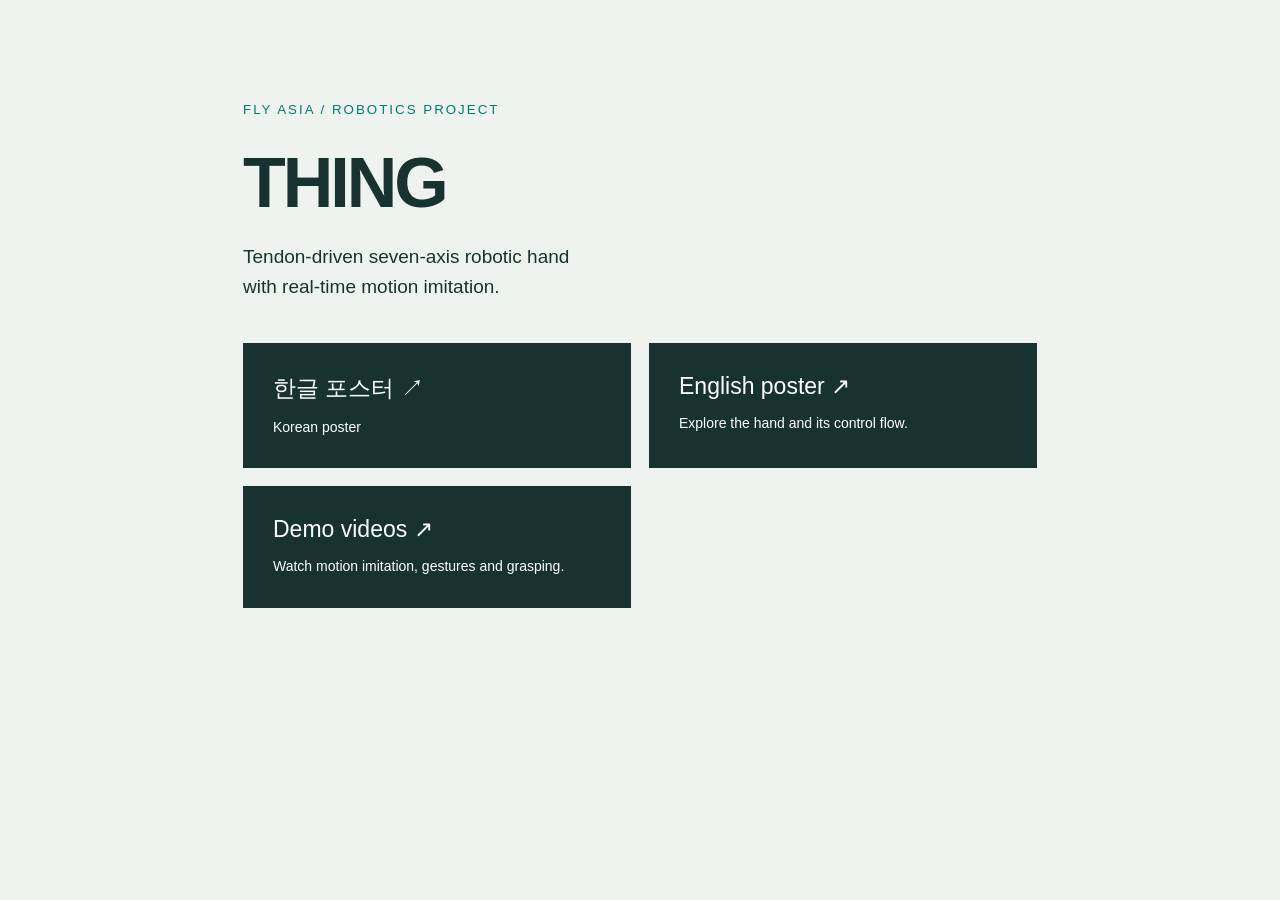
==== index.html @ 9b4b8c4b "Remove source repository links from exhibition pages" ====
<!doctype html><html lang="en"><head><meta charset="utf-8"><meta name="viewport" content="width=device-width,initial-scale=1"><title>THING — FLY ASIA</title><style>*{box-sizing:border-box}body{margin:0;background:#eff3f0;color:#18332f;font-family:Arial,sans-serif}main{max-width:850px;margin:8vh auto;padding:28px}h1{font-size:70px;margin:25px 0 15px;letter-spacing:-3px}p{font-size:19px;line-height:1.6}.links{display:grid;grid-template-columns:1fr 1fr;gap:18px;margin-top:40px}a{display:block;padding:30px;background:#18332f;color:white;text-decoration:none;font-size:23px}a span{display:block;font-size:14px;margin-top:12px;line-height:1.6}small{letter-spacing:2px;color:#007c70}@media(max-width:560px){.links{grid-template-columns:1fr}h1{font-size:56px}}a:focus-visible{outline:3px solid #00a38d;outline-offset:4px}</style></head><body><main><small>FLY ASIA / ROBOTICS PROJECT</small><h1>THING</h1><p>Tendon-driven seven-axis robotic hand<br>with real-time motion imitation.</p><div class="links"><a href="ko/" lang="ko">한글 포스터 ↗<span>Korean poster</span></a><a href="en/">English poster ↗<span>Explore the hand and its control flow.</span></a><a href="demos/">Demo videos ↗<span>Watch motion imitation, gestures and grasping.</span></a></div></main></body></html>
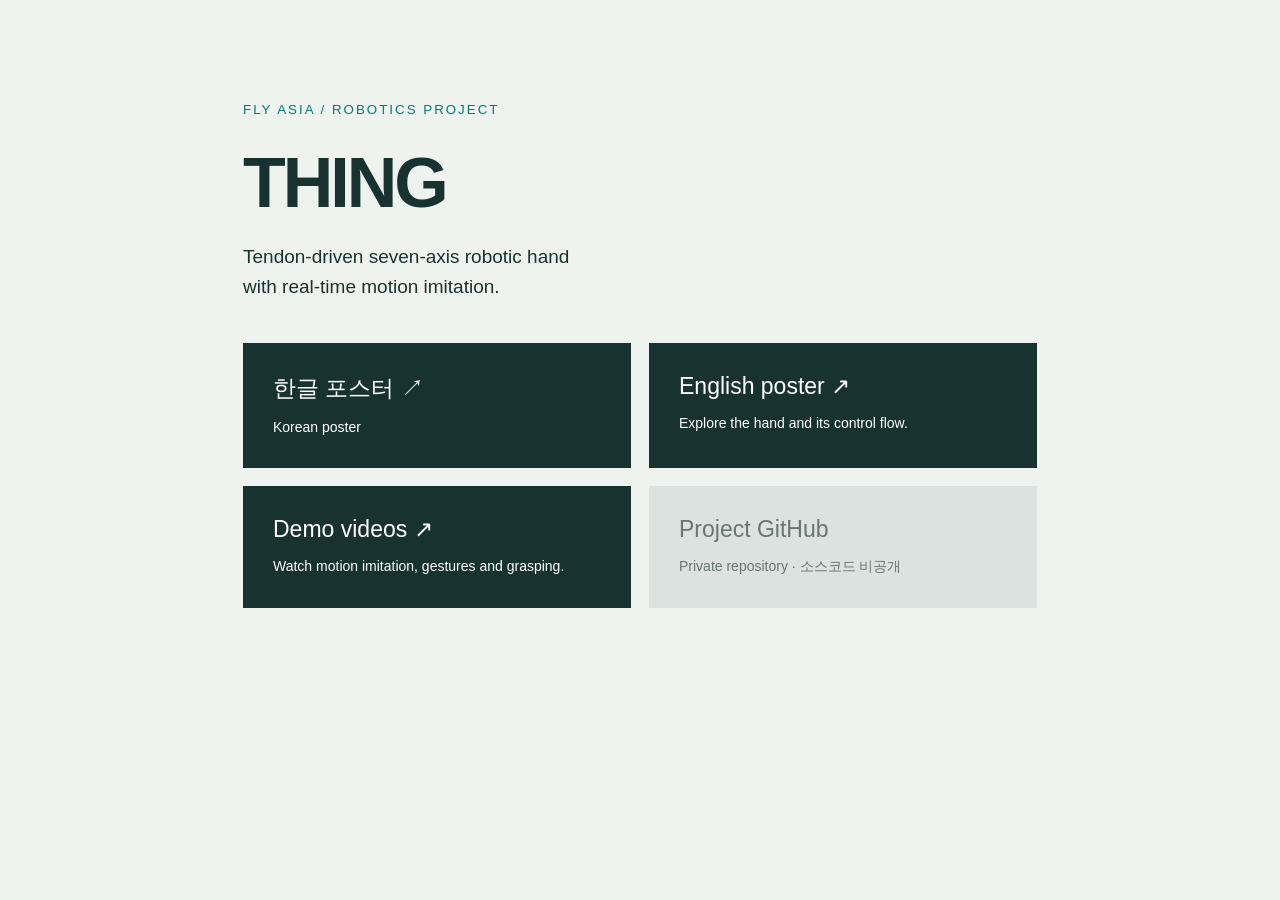
==== commit 23f1f5f7: "Show private repository as disabled gray item" ====
--- a/index.html
+++ b/index.html
@@ -1 +1 @@
-<!doctype html><html lang="en"><head><meta charset="utf-8"><meta name="viewport" content="width=device-width,initial-scale=1"><title>THING — FLY ASIA</title><style>*{box-sizing:border-box}body{margin:0;background:#eff3f0;color:#18332f;font-family:Arial,sans-serif}main{max-width:850px;margin:8vh auto;padding:28px}h1{font-size:70px;margin:25px 0 15px;letter-spacing:-3px}p{font-size:19px;line-height:1.6}.links{display:grid;grid-template-columns:1fr 1fr;gap:18px;margin-top:40px}a{display:block;padding:30px;background:#18332f;color:white;text-decoration:none;font-size:23px}a span{display:block;font-size:14px;margin-top:12px;line-height:1.6}small{letter-spacing:2px;color:#007c70}@media(max-width:560px){.links{grid-template-columns:1fr}h1{font-size:56px}}a:focus-visible{outline:3px solid #00a38d;outline-offset:4px}</style></head><body><main><small>FLY ASIA / ROBOTICS PROJECT</small><h1>THING</h1><p>Tendon-driven seven-axis robotic hand<br>with real-time motion imitation.</p><div class="links"><a href="ko/" lang="ko">한글 포스터 ↗<span>Korean poster</span></a><a href="en/">English poster ↗<span>Explore the hand and its control flow.</span></a><a href="demos/">Demo videos ↗<span>Watch motion imitation, gestures and grasping.</span></a></div></main></body></html>+<!doctype html><html lang="en"><head><meta charset="utf-8"><meta name="viewport" content="width=device-width,initial-scale=1"><title>THING — FLY ASIA</title><style>*{box-sizing:border-box}body{margin:0;background:#eff3f0;color:#18332f;font-family:Arial,sans-serif}main{max-width:850px;margin:8vh auto;padding:28px}h1{font-size:70px;margin:25px 0 15px;letter-spacing:-3px}p{font-size:19px;line-height:1.6}.links{display:grid;grid-template-columns:1fr 1fr;gap:18px;margin-top:40px}a{display:block;padding:30px;background:#18332f;color:white;text-decoration:none;font-size:23px}a span{display:block;font-size:14px;margin-top:12px;line-height:1.6}small{letter-spacing:2px;color:#007c70}@media(max-width:560px){.links{grid-template-columns:1fr}h1{font-size:56px}}a:focus-visible{outline:3px solid #00a38d;outline-offset:4px}.private-repo{display:block;padding:30px;background:#dce2df;color:#68766f;font-size:23px;cursor:default}.private-repo span{display:block;font-size:14px;margin-top:12px;line-height:1.6}</style></head><body><main><small>FLY ASIA / ROBOTICS PROJECT</small><h1>THING</h1><p>Tendon-driven seven-axis robotic hand<br>with real-time motion imitation.</p><div class="links"><a href="ko/" lang="ko">한글 포스터 ↗<span>Korean poster</span></a><a href="en/">English poster ↗<span>Explore the hand and its control flow.</span></a><a href="demos/">Demo videos ↗<span>Watch motion imitation, gestures and grasping.</span></a><div class="private-repo" aria-disabled="true">Project GitHub <span>Private repository · 소스코드 비공개</span></div></div></main></body></html>
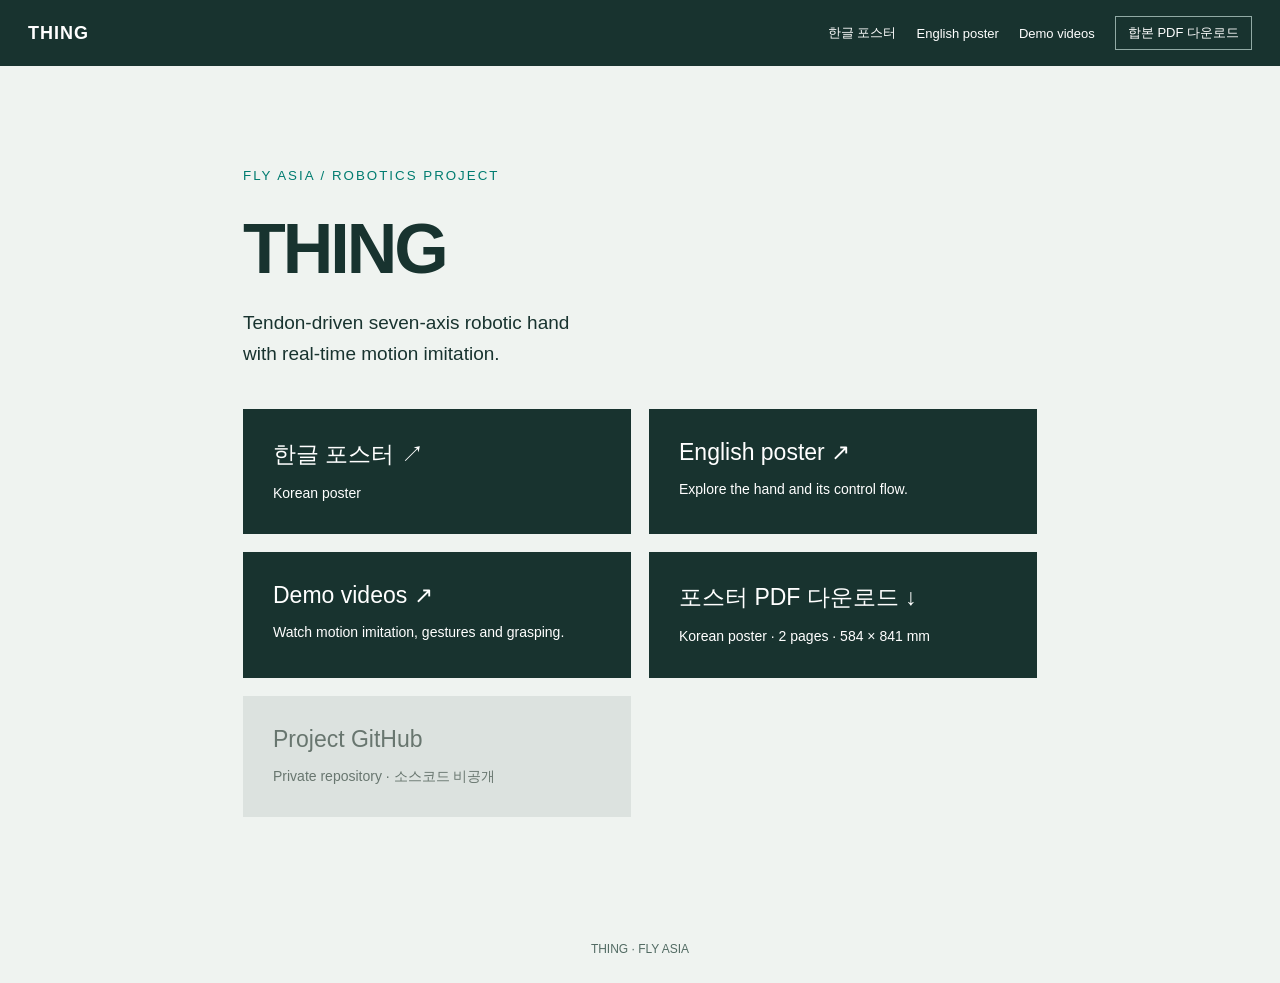
==== commit 57fe5b44: "Finalize exhibition site navigation downloads and metadata" ====
--- a/index.html
+++ b/index.html
@@ -1 +1 @@
-<!doctype html><html lang="en"><head><meta charset="utf-8"><meta name="viewport" content="width=device-width,initial-scale=1"><title>THING — FLY ASIA</title><style>*{box-sizing:border-box}body{margin:0;background:#eff3f0;color:#18332f;font-family:Arial,sans-serif}main{max-width:850px;margin:8vh auto;padding:28px}h1{font-size:70px;margin:25px 0 15px;letter-spacing:-3px}p{font-size:19px;line-height:1.6}.links{display:grid;grid-template-columns:1fr 1fr;gap:18px;margin-top:40px}a{display:block;padding:30px;background:#18332f;color:white;text-decoration:none;font-size:23px}a span{display:block;font-size:14px;margin-top:12px;line-height:1.6}small{letter-spacing:2px;color:#007c70}@media(max-width:560px){.links{grid-template-columns:1fr}h1{font-size:56px}}a:focus-visible{outline:3px solid #00a38d;outline-offset:4px}.private-repo{display:block;padding:30px;background:#dce2df;color:#68766f;font-size:23px;cursor:default}.private-repo span{display:block;font-size:14px;margin-top:12px;line-height:1.6}</style></head><body><main><small>FLY ASIA / ROBOTICS PROJECT</small><h1>THING</h1><p>Tendon-driven seven-axis robotic hand<br>with real-time motion imitation.</p><div class="links"><a href="ko/" lang="ko">한글 포스터 ↗<span>Korean poster</span></a><a href="en/">English poster ↗<span>Explore the hand and its control flow.</span></a><a href="demos/">Demo videos ↗<span>Watch motion imitation, gestures and grasping.</span></a><div class="private-repo" aria-disabled="true">Project GitHub <span>Private repository · 소스코드 비공개</span></div></div></main></body></html>+<!doctype html><html lang="en"><head><meta charset="utf-8"><meta name="viewport" content="width=device-width,initial-scale=1"><title>THING | FLY ASIA</title><style>*{box-sizing:border-box}body{margin:0;background:#eff3f0;color:#18332f;font-family:Arial,sans-serif}main{max-width:850px;margin:8vh auto;padding:28px}h1{font-size:70px;margin:25px 0 15px;letter-spacing:-3px}p{font-size:19px;line-height:1.6}.links{display:grid;grid-template-columns:1fr 1fr;gap:18px;margin-top:40px}a{display:block;padding:30px;background:#18332f;color:white;text-decoration:none;font-size:23px}a span{display:block;font-size:14px;margin-top:12px;line-height:1.6}small{letter-spacing:2px;color:#007c70}@media(max-width:560px){.links{grid-template-columns:1fr}h1{font-size:56px}}a:focus-visible{outline:3px solid #00a38d;outline-offset:4px}.private-repo[aria-disabled="true"]{display:block;padding:30px;background:#dce2df;color:#68766f;font-size:23px;cursor:default}.private-repo[aria-disabled="true"] span{display:block;font-size:14px;margin-top:12px;line-height:1.6}</style><meta name="description" content="A tendon-driven seven-axis robotic hand connecting motion recognition, actuation and recording. Explore posters and demo videos."><meta property="og:title" content="THING | FLY ASIA"><meta property="og:description" content="A tendon-driven seven-axis robotic hand connecting motion recognition, actuation and recording. Explore posters and demo videos."><meta property="og:type" content="website"><meta property="og:url" content="https://akdlxm39.github.io/thing-flyasia/"><link rel="canonical" href="https://akdlxm39.github.io/thing-flyasia/"><link rel="stylesheet" href="./assets/site.css?v=final1"></head><body><nav class="site-nav-bar" aria-label="Main navigation"><a href="./" class="site-brand">THING</a><div class="site-nav-links"><a href="./ko/">한글 포스터</a><a href="./en/">English poster</a><a href="./demos/">Demo videos</a><a href="./downloads/THING-poster-ko.pdf?v=7583c33415" class="site-download" download="THING_한글_포스터_합본.pdf">합본 PDF 다운로드</a></div></nav><main><small>FLY ASIA / ROBOTICS PROJECT</small><h1>THING</h1><p>Tendon-driven seven-axis robotic hand<br>with real-time motion imitation.</p><div class="links"><a href="ko/" lang="ko">한글 포스터 ↗<span>Korean poster</span></a><a href="en/">English poster ↗<span>Explore the hand and its control flow.</span></a><a href="demos/">Demo videos ↗<span>Watch motion imitation, gestures and grasping.</span></a><a href="downloads/THING-poster-ko.pdf?v=7583c33415" download="THING_한글_포스터_합본.pdf">포스터 PDF 다운로드 ↓<span>Korean poster · 2 pages · 584 × 841 mm</span></a><a class="private-repo" href="https://github.com/akdlxm39/THING" aria-disabled="true" tabindex="-1">Project GitHub <span>Private repository · 소스코드 비공개</span></a></div></main><script>document.querySelectorAll('a[aria-disabled="true"]').forEach(a=>a.addEventListener("click",e=>{if(a.getAttribute("aria-disabled")==="true")e.preventDefault()}))</script><footer class="site-footer">THING · FLY ASIA</footer></body></html>
--- a/assets/site.css
+++ b/assets/site.css
@@ -0,0 +1,2 @@
+
+.site-nav-bar{padding:16px 28px;background:#18332f;color:#fff;display:flex;justify-content:space-between;align-items:center;gap:18px;flex-wrap:wrap;font-family:Arial,"Malgun Gothic",sans-serif}.site-brand{font-size:18px;font-weight:700;letter-spacing:1px;color:inherit;text-decoration:none;padding:0;background:none}.site-nav-links{display:flex;align-items:center;gap:20px;flex-wrap:wrap}.site-nav-links a{font-size:13px;color:inherit;text-decoration:none;padding:0;background:none}.site-nav-links a[aria-current="page"]{text-decoration:underline;text-underline-offset:5px}.site-nav-links .site-download,.site-nav-links button{border:1px solid #91aaa5;padding:7px 12px;font-size:13px;background:none;color:#fff;cursor:pointer;line-height:1.4}.site-nav-bar :focus-visible{outline:2px solid #fff;outline-offset:5px}.private-repo[aria-disabled="true"]{cursor:default}.site-footer{padding:22px 28px;color:#526b63;font-size:12px;text-align:center;line-height:1.8}.site-footer a{color:inherit}.reviewnote{text-align:center;line-height:1.8}nav .site-nav-links{max-width:100%}@media(max-width:650px){.site-nav-bar{padding:14px 16px}.site-nav-links{gap:12px}.site-nav-links a,.site-nav-links button{font-size:12px}}@media print{.site-nav-bar,.site-footer{display:none!important}}
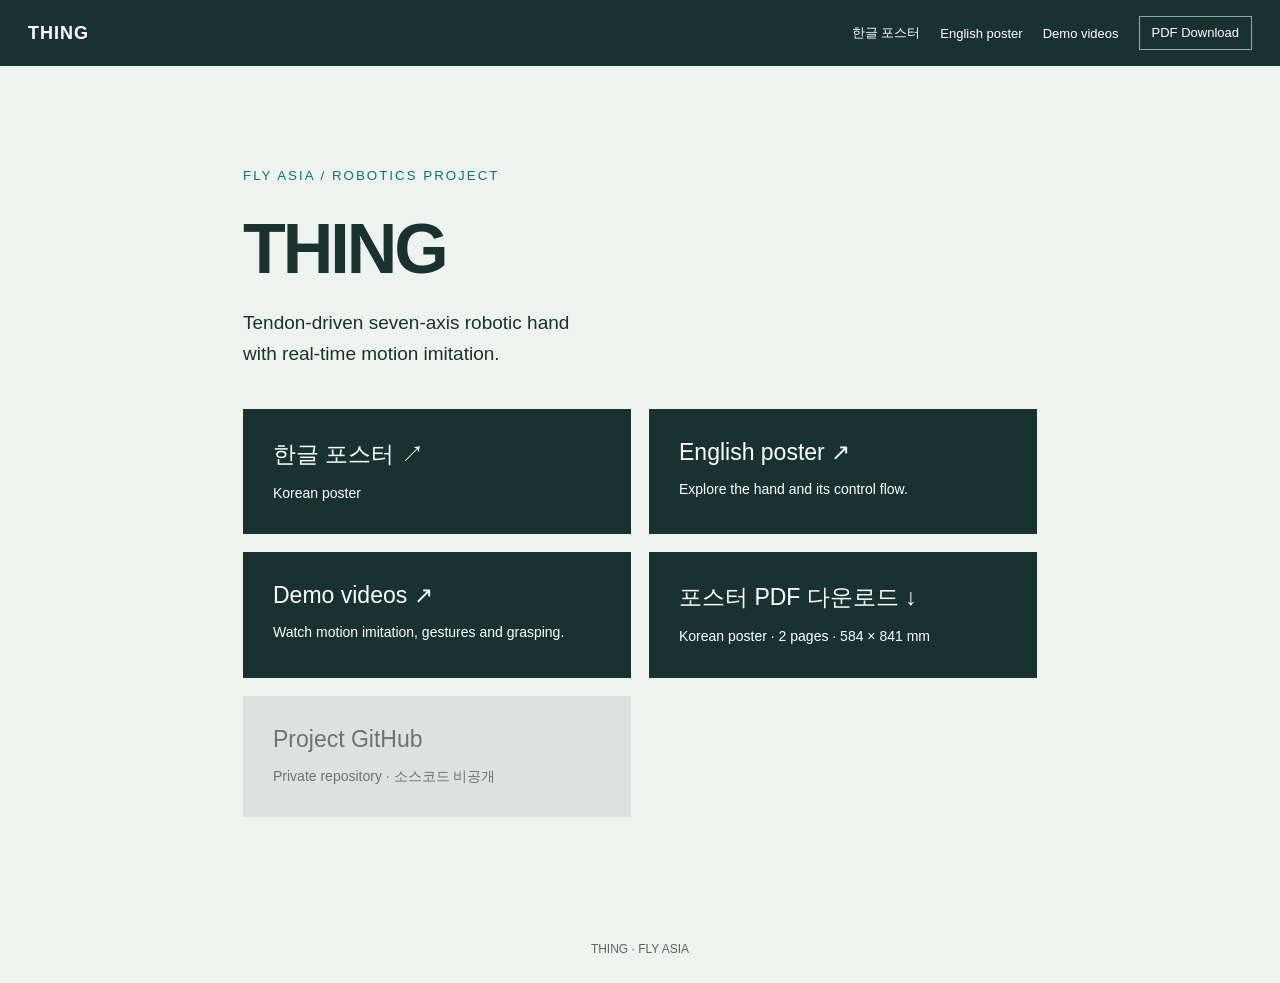
==== commit 3ebaa904: "Unify PDF download button label" ====
--- a/index.html
+++ b/index.html
@@ -1 +1 @@
-<!doctype html><html lang="en"><head><meta charset="utf-8"><meta name="viewport" content="width=device-width,initial-scale=1"><title>THING | FLY ASIA</title><style>*{box-sizing:border-box}body{margin:0;background:#eff3f0;color:#18332f;font-family:Arial,sans-serif}main{max-width:850px;margin:8vh auto;padding:28px}h1{font-size:70px;margin:25px 0 15px;letter-spacing:-3px}p{font-size:19px;line-height:1.6}.links{display:grid;grid-template-columns:1fr 1fr;gap:18px;margin-top:40px}a{display:block;padding:30px;background:#18332f;color:white;text-decoration:none;font-size:23px}a span{display:block;font-size:14px;margin-top:12px;line-height:1.6}small{letter-spacing:2px;color:#007c70}@media(max-width:560px){.links{grid-template-columns:1fr}h1{font-size:56px}}a:focus-visible{outline:3px solid #00a38d;outline-offset:4px}.private-repo[aria-disabled="true"]{display:block;padding:30px;background:#dce2df;color:#68766f;font-size:23px;cursor:default}.private-repo[aria-disabled="true"] span{display:block;font-size:14px;margin-top:12px;line-height:1.6}</style><meta name="description" content="A tendon-driven seven-axis robotic hand connecting motion recognition, actuation and recording. Explore posters and demo videos."><meta property="og:title" content="THING | FLY ASIA"><meta property="og:description" content="A tendon-driven seven-axis robotic hand connecting motion recognition, actuation and recording. Explore posters and demo videos."><meta property="og:type" content="website"><meta property="og:url" content="https://akdlxm39.github.io/thing-flyasia/"><link rel="canonical" href="https://akdlxm39.github.io/thing-flyasia/"><link rel="stylesheet" href="./assets/site.css?v=final1"></head><body><nav class="site-nav-bar" aria-label="Main navigation"><a href="./" class="site-brand">THING</a><div class="site-nav-links"><a href="./ko/">한글 포스터</a><a href="./en/">English poster</a><a href="./demos/">Demo videos</a><a href="./downloads/THING-poster-ko.pdf?v=7583c33415" class="site-download" download="THING_한글_포스터_합본.pdf">합본 PDF 다운로드</a></div></nav><main><small>FLY ASIA / ROBOTICS PROJECT</small><h1>THING</h1><p>Tendon-driven seven-axis robotic hand<br>with real-time motion imitation.</p><div class="links"><a href="ko/" lang="ko">한글 포스터 ↗<span>Korean poster</span></a><a href="en/">English poster ↗<span>Explore the hand and its control flow.</span></a><a href="demos/">Demo videos ↗<span>Watch motion imitation, gestures and grasping.</span></a><a href="downloads/THING-poster-ko.pdf?v=7583c33415" download="THING_한글_포스터_합본.pdf">포스터 PDF 다운로드 ↓<span>Korean poster · 2 pages · 584 × 841 mm</span></a><a class="private-repo" href="https://github.com/akdlxm39/THING" aria-disabled="true" tabindex="-1">Project GitHub <span>Private repository · 소스코드 비공개</span></a></div></main><script>document.querySelectorAll('a[aria-disabled="true"]').forEach(a=>a.addEventListener("click",e=>{if(a.getAttribute("aria-disabled")==="true")e.preventDefault()}))</script><footer class="site-footer">THING · FLY ASIA</footer></body></html>+<!doctype html><html lang="en"><head><meta charset="utf-8"><meta name="viewport" content="width=device-width,initial-scale=1"><title>THING | FLY ASIA</title><style>*{box-sizing:border-box}body{margin:0;background:#eff3f0;color:#18332f;font-family:Arial,sans-serif}main{max-width:850px;margin:8vh auto;padding:28px}h1{font-size:70px;margin:25px 0 15px;letter-spacing:-3px}p{font-size:19px;line-height:1.6}.links{display:grid;grid-template-columns:1fr 1fr;gap:18px;margin-top:40px}a{display:block;padding:30px;background:#18332f;color:white;text-decoration:none;font-size:23px}a span{display:block;font-size:14px;margin-top:12px;line-height:1.6}small{letter-spacing:2px;color:#007c70}@media(max-width:560px){.links{grid-template-columns:1fr}h1{font-size:56px}}a:focus-visible{outline:3px solid #00a38d;outline-offset:4px}.private-repo[aria-disabled="true"]{display:block;padding:30px;background:#dce2df;color:#68766f;font-size:23px;cursor:default}.private-repo[aria-disabled="true"] span{display:block;font-size:14px;margin-top:12px;line-height:1.6}</style><meta name="description" content="A tendon-driven seven-axis robotic hand connecting motion recognition, actuation and recording. Explore posters and demo videos."><meta property="og:title" content="THING | FLY ASIA"><meta property="og:description" content="A tendon-driven seven-axis robotic hand connecting motion recognition, actuation and recording. Explore posters and demo videos."><meta property="og:type" content="website"><meta property="og:url" content="https://akdlxm39.github.io/thing-flyasia/"><link rel="canonical" href="https://akdlxm39.github.io/thing-flyasia/"><link rel="stylesheet" href="./assets/site.css?v=final1"></head><body><nav class="site-nav-bar" aria-label="Main navigation"><a href="./" class="site-brand">THING</a><div class="site-nav-links"><a href="./ko/">한글 포스터</a><a href="./en/">English poster</a><a href="./demos/">Demo videos</a><a href="./downloads/THING-poster-ko.pdf?v=7583c33415" class="site-download" download="THING_한글_포스터_합본.pdf">PDF Download</a></div></nav><main><small>FLY ASIA / ROBOTICS PROJECT</small><h1>THING</h1><p>Tendon-driven seven-axis robotic hand<br>with real-time motion imitation.</p><div class="links"><a href="ko/" lang="ko">한글 포스터 ↗<span>Korean poster</span></a><a href="en/">English poster ↗<span>Explore the hand and its control flow.</span></a><a href="demos/">Demo videos ↗<span>Watch motion imitation, gestures and grasping.</span></a><a href="downloads/THING-poster-ko.pdf?v=7583c33415" download="THING_한글_포스터_합본.pdf">포스터 PDF 다운로드 ↓<span>Korean poster · 2 pages · 584 × 841 mm</span></a><a class="private-repo" href="https://github.com/akdlxm39/THING" aria-disabled="true" tabindex="-1">Project GitHub <span>Private repository · 소스코드 비공개</span></a></div></main><script>document.querySelectorAll('a[aria-disabled="true"]').forEach(a=>a.addEventListener("click",e=>{if(a.getAttribute("aria-disabled")==="true")e.preventDefault()}))</script><footer class="site-footer">THING · FLY ASIA</footer></body></html>
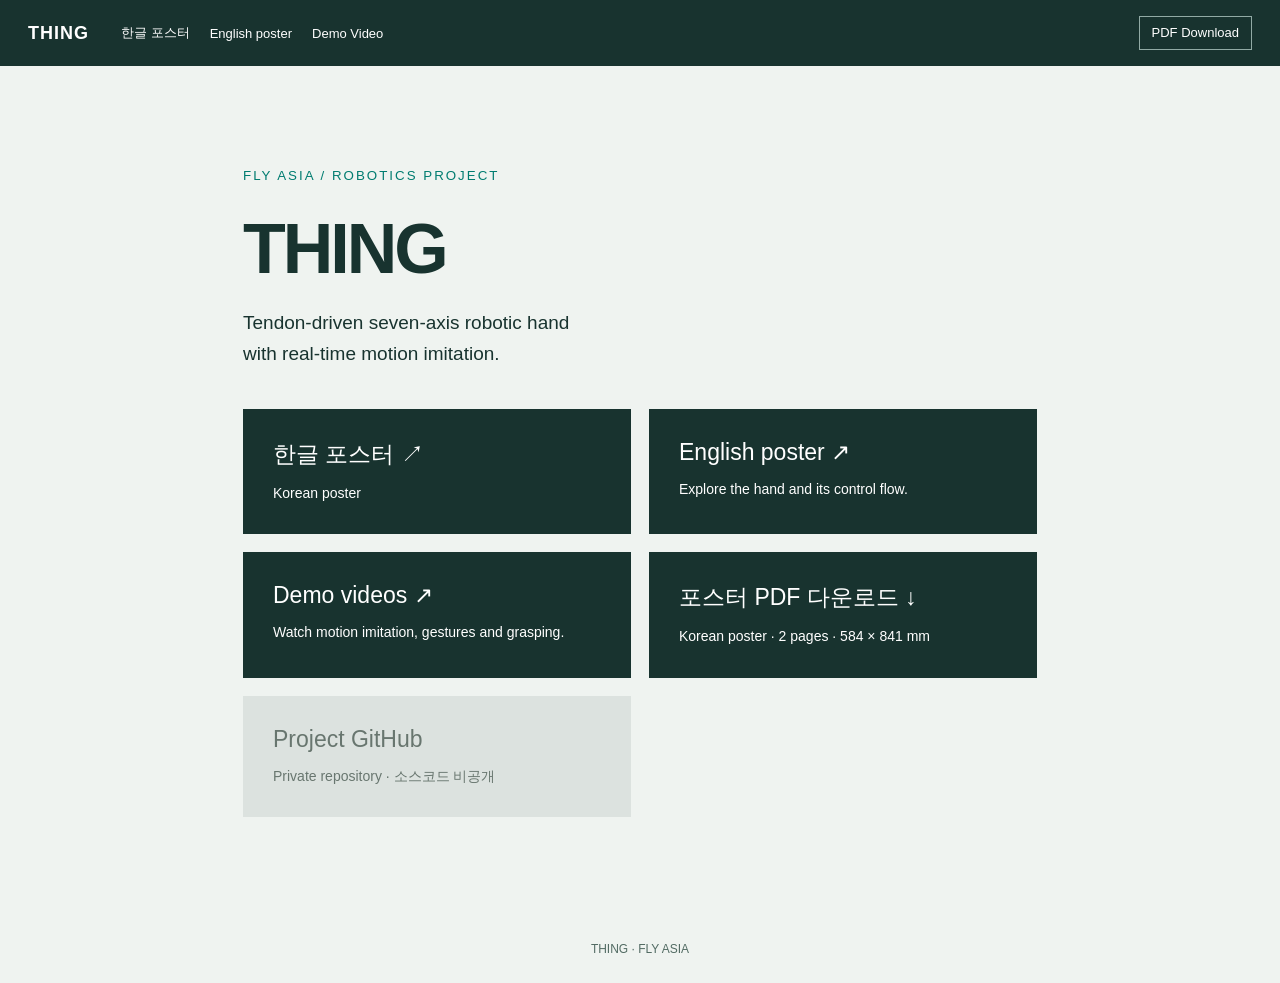
==== commit bd5a761c: "Move navigation left and provide language-specific poster PDFs" ====
--- a/index.html
+++ b/index.html
@@ -1 +1 @@
-<!doctype html><html lang="en"><head><meta charset="utf-8"><meta name="viewport" content="width=device-width,initial-scale=1"><title>THING | FLY ASIA</title><style>*{box-sizing:border-box}body{margin:0;background:#eff3f0;color:#18332f;font-family:Arial,sans-serif}main{max-width:850px;margin:8vh auto;padding:28px}h1{font-size:70px;margin:25px 0 15px;letter-spacing:-3px}p{font-size:19px;line-height:1.6}.links{display:grid;grid-template-columns:1fr 1fr;gap:18px;margin-top:40px}a{display:block;padding:30px;background:#18332f;color:white;text-decoration:none;font-size:23px}a span{display:block;font-size:14px;margin-top:12px;line-height:1.6}small{letter-spacing:2px;color:#007c70}@media(max-width:560px){.links{grid-template-columns:1fr}h1{font-size:56px}}a:focus-visible{outline:3px solid #00a38d;outline-offset:4px}.private-repo[aria-disabled="true"]{display:block;padding:30px;background:#dce2df;color:#68766f;font-size:23px;cursor:default}.private-repo[aria-disabled="true"] span{display:block;font-size:14px;margin-top:12px;line-height:1.6}</style><meta name="description" content="A tendon-driven seven-axis robotic hand connecting motion recognition, actuation and recording. Explore posters and demo videos."><meta property="og:title" content="THING | FLY ASIA"><meta property="og:description" content="A tendon-driven seven-axis robotic hand connecting motion recognition, actuation and recording. Explore posters and demo videos."><meta property="og:type" content="website"><meta property="og:url" content="https://akdlxm39.github.io/thing-flyasia/"><link rel="canonical" href="https://akdlxm39.github.io/thing-flyasia/"><link rel="stylesheet" href="./assets/site.css?v=final1"></head><body><nav class="site-nav-bar" aria-label="Main navigation"><a href="./" class="site-brand">THING</a><div class="site-nav-links"><a href="./ko/">한글 포스터</a><a href="./en/">English poster</a><a href="./demos/">Demo videos</a><a href="./downloads/THING-poster-ko.pdf?v=7583c33415" class="site-download" download="THING_한글_포스터_합본.pdf">PDF Download</a></div></nav><main><small>FLY ASIA / ROBOTICS PROJECT</small><h1>THING</h1><p>Tendon-driven seven-axis robotic hand<br>with real-time motion imitation.</p><div class="links"><a href="ko/" lang="ko">한글 포스터 ↗<span>Korean poster</span></a><a href="en/">English poster ↗<span>Explore the hand and its control flow.</span></a><a href="demos/">Demo videos ↗<span>Watch motion imitation, gestures and grasping.</span></a><a href="downloads/THING-poster-ko.pdf?v=7583c33415" download="THING_한글_포스터_합본.pdf">포스터 PDF 다운로드 ↓<span>Korean poster · 2 pages · 584 × 841 mm</span></a><a class="private-repo" href="https://github.com/akdlxm39/THING" aria-disabled="true" tabindex="-1">Project GitHub <span>Private repository · 소스코드 비공개</span></a></div></main><script>document.querySelectorAll('a[aria-disabled="true"]').forEach(a=>a.addEventListener("click",e=>{if(a.getAttribute("aria-disabled")==="true")e.preventDefault()}))</script><footer class="site-footer">THING · FLY ASIA</footer></body></html>+<!doctype html><html lang="en"><head><meta charset="utf-8"><meta name="viewport" content="width=device-width,initial-scale=1"><title>THING | FLY ASIA</title><style>*{box-sizing:border-box}body{margin:0;background:#eff3f0;color:#18332f;font-family:Arial,sans-serif}main{max-width:850px;margin:8vh auto;padding:28px}h1{font-size:70px;margin:25px 0 15px;letter-spacing:-3px}p{font-size:19px;line-height:1.6}.links{display:grid;grid-template-columns:1fr 1fr;gap:18px;margin-top:40px}a{display:block;padding:30px;background:#18332f;color:white;text-decoration:none;font-size:23px}a span{display:block;font-size:14px;margin-top:12px;line-height:1.6}small{letter-spacing:2px;color:#007c70}@media(max-width:560px){.links{grid-template-columns:1fr}h1{font-size:56px}}a:focus-visible{outline:3px solid #00a38d;outline-offset:4px}.private-repo[aria-disabled="true"]{display:block;padding:30px;background:#dce2df;color:#68766f;font-size:23px;cursor:default}.private-repo[aria-disabled="true"] span{display:block;font-size:14px;margin-top:12px;line-height:1.6}</style><meta name="description" content="A tendon-driven seven-axis robotic hand connecting motion recognition, actuation and recording. Explore posters and demo videos."><meta property="og:title" content="THING | FLY ASIA"><meta property="og:description" content="A tendon-driven seven-axis robotic hand connecting motion recognition, actuation and recording. Explore posters and demo videos."><meta property="og:type" content="website"><meta property="og:url" content="https://akdlxm39.github.io/thing-flyasia/"><link rel="canonical" href="https://akdlxm39.github.io/thing-flyasia/"><link rel="stylesheet" href="./assets/site.css?v=final2"></head><body><nav class="site-nav-bar" aria-label="Main navigation"><div class="site-nav-left"><a href="./" class="site-brand">THING</a><div class="site-nav-links"><a href="./ko/">한글 포스터</a><a href="./en/">English poster</a><a href="./demos/">Demo Video</a></div></div><a href="./downloads/THING-poster-ko.pdf?v=7583c33415" class="site-download" download="THING_한글_포스터_합본.pdf">PDF Download</a></nav><main><small>FLY ASIA / ROBOTICS PROJECT</small><h1>THING</h1><p>Tendon-driven seven-axis robotic hand<br>with real-time motion imitation.</p><div class="links"><a href="ko/" lang="ko">한글 포스터 ↗<span>Korean poster</span></a><a href="en/">English poster ↗<span>Explore the hand and its control flow.</span></a><a href="demos/">Demo videos ↗<span>Watch motion imitation, gestures and grasping.</span></a><a href="downloads/THING-poster-ko.pdf?v=7583c33415" download="THING_한글_포스터_합본.pdf">포스터 PDF 다운로드 ↓<span>Korean poster · 2 pages · 584 × 841 mm</span></a><a class="private-repo" href="https://github.com/akdlxm39/THING" aria-disabled="true" tabindex="-1">Project GitHub <span>Private repository · 소스코드 비공개</span></a></div></main><script>document.querySelectorAll('a[aria-disabled="true"]').forEach(a=>a.addEventListener("click",e=>{if(a.getAttribute("aria-disabled")==="true")e.preventDefault()}))</script><footer class="site-footer">THING · FLY ASIA</footer></body></html>
--- a/assets/site.css
+++ b/assets/site.css
@@ -1,2 +1,4 @@
 
 .site-nav-bar{padding:16px 28px;background:#18332f;color:#fff;display:flex;justify-content:space-between;align-items:center;gap:18px;flex-wrap:wrap;font-family:Arial,"Malgun Gothic",sans-serif}.site-brand{font-size:18px;font-weight:700;letter-spacing:1px;color:inherit;text-decoration:none;padding:0;background:none}.site-nav-links{display:flex;align-items:center;gap:20px;flex-wrap:wrap}.site-nav-links a{font-size:13px;color:inherit;text-decoration:none;padding:0;background:none}.site-nav-links a[aria-current="page"]{text-decoration:underline;text-underline-offset:5px}.site-nav-links .site-download,.site-nav-links button{border:1px solid #91aaa5;padding:7px 12px;font-size:13px;background:none;color:#fff;cursor:pointer;line-height:1.4}.site-nav-bar :focus-visible{outline:2px solid #fff;outline-offset:5px}.private-repo[aria-disabled="true"]{cursor:default}.site-footer{padding:22px 28px;color:#526b63;font-size:12px;text-align:center;line-height:1.8}.site-footer a{color:inherit}.reviewnote{text-align:center;line-height:1.8}nav .site-nav-links{max-width:100%}@media(max-width:650px){.site-nav-bar{padding:14px 16px}.site-nav-links{gap:12px}.site-nav-links a,.site-nav-links button{font-size:12px}}@media print{.site-nav-bar,.site-footer{display:none!important}}
+
+.site-nav-left{display:flex;align-items:center;gap:32px;flex-wrap:wrap}.site-nav-bar>.site-download{border:1px solid #91aaa5;padding:7px 12px;font-size:13px;background:none;color:#fff;text-decoration:none;line-height:1.4;margin-left:auto}@media(max-width:650px){.site-nav-left{gap:16px}.site-nav-bar>.site-download{font-size:12px}}
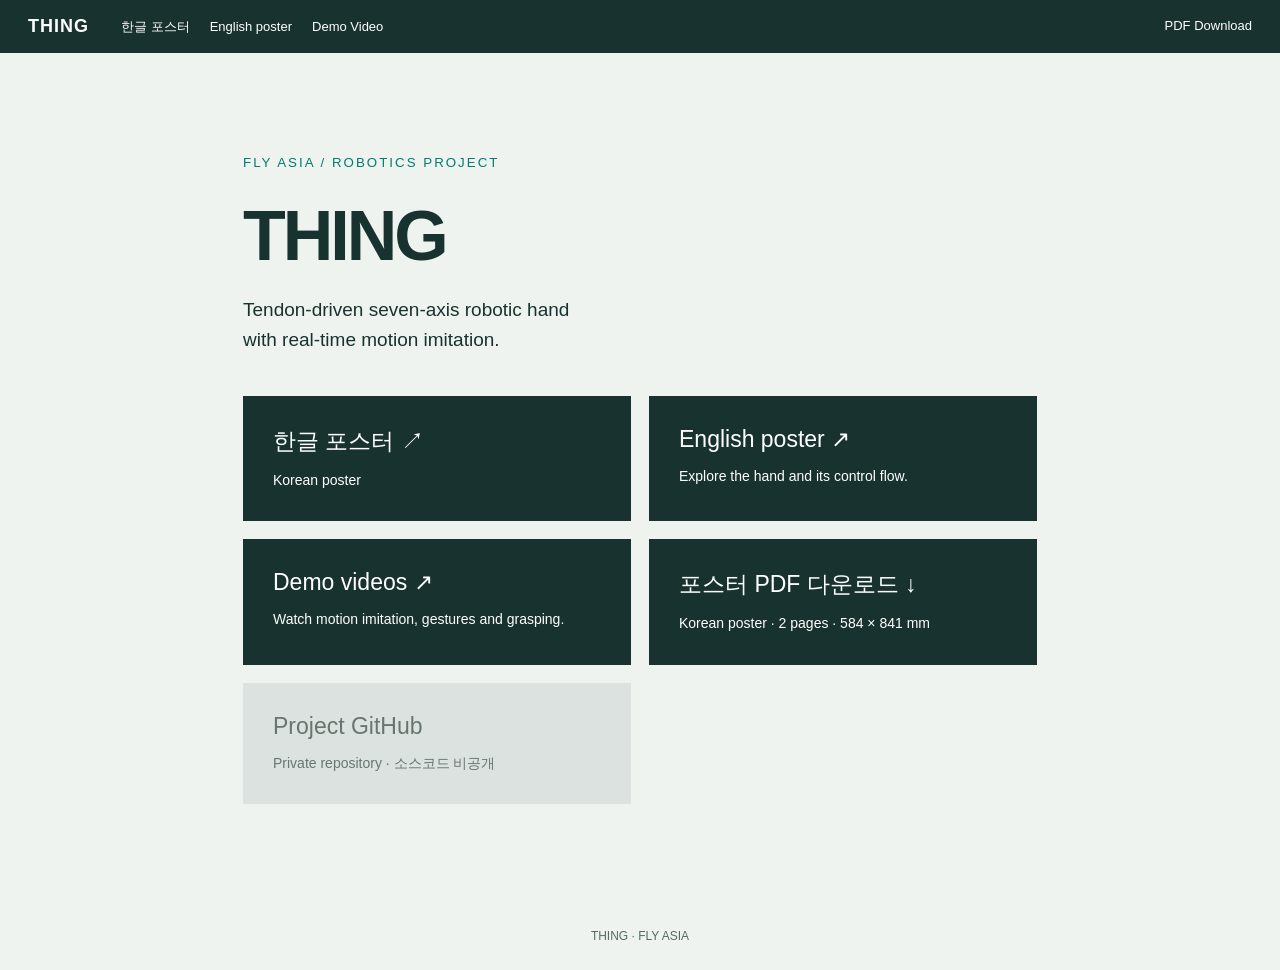
==== commit 097056f0: "Style PDF download as a plain navigation link" ====
--- a/index.html
+++ b/index.html
@@ -1 +1 @@
-<!doctype html><html lang="en"><head><meta charset="utf-8"><meta name="viewport" content="width=device-width,initial-scale=1"><title>THING | FLY ASIA</title><style>*{box-sizing:border-box}body{margin:0;background:#eff3f0;color:#18332f;font-family:Arial,sans-serif}main{max-width:850px;margin:8vh auto;padding:28px}h1{font-size:70px;margin:25px 0 15px;letter-spacing:-3px}p{font-size:19px;line-height:1.6}.links{display:grid;grid-template-columns:1fr 1fr;gap:18px;margin-top:40px}a{display:block;padding:30px;background:#18332f;color:white;text-decoration:none;font-size:23px}a span{display:block;font-size:14px;margin-top:12px;line-height:1.6}small{letter-spacing:2px;color:#007c70}@media(max-width:560px){.links{grid-template-columns:1fr}h1{font-size:56px}}a:focus-visible{outline:3px solid #00a38d;outline-offset:4px}.private-repo[aria-disabled="true"]{display:block;padding:30px;background:#dce2df;color:#68766f;font-size:23px;cursor:default}.private-repo[aria-disabled="true"] span{display:block;font-size:14px;margin-top:12px;line-height:1.6}</style><meta name="description" content="A tendon-driven seven-axis robotic hand connecting motion recognition, actuation and recording. Explore posters and demo videos."><meta property="og:title" content="THING | FLY ASIA"><meta property="og:description" content="A tendon-driven seven-axis robotic hand connecting motion recognition, actuation and recording. Explore posters and demo videos."><meta property="og:type" content="website"><meta property="og:url" content="https://akdlxm39.github.io/thing-flyasia/"><link rel="canonical" href="https://akdlxm39.github.io/thing-flyasia/"><link rel="stylesheet" href="./assets/site.css?v=final2"></head><body><nav class="site-nav-bar" aria-label="Main navigation"><div class="site-nav-left"><a href="./" class="site-brand">THING</a><div class="site-nav-links"><a href="./ko/">한글 포스터</a><a href="./en/">English poster</a><a href="./demos/">Demo Video</a></div></div><a href="./downloads/THING-poster-ko.pdf?v=7583c33415" class="site-download" download="THING_한글_포스터_합본.pdf">PDF Download</a></nav><main><small>FLY ASIA / ROBOTICS PROJECT</small><h1>THING</h1><p>Tendon-driven seven-axis robotic hand<br>with real-time motion imitation.</p><div class="links"><a href="ko/" lang="ko">한글 포스터 ↗<span>Korean poster</span></a><a href="en/">English poster ↗<span>Explore the hand and its control flow.</span></a><a href="demos/">Demo videos ↗<span>Watch motion imitation, gestures and grasping.</span></a><a href="downloads/THING-poster-ko.pdf?v=7583c33415" download="THING_한글_포스터_합본.pdf">포스터 PDF 다운로드 ↓<span>Korean poster · 2 pages · 584 × 841 mm</span></a><a class="private-repo" href="https://github.com/akdlxm39/THING" aria-disabled="true" tabindex="-1">Project GitHub <span>Private repository · 소스코드 비공개</span></a></div></main><script>document.querySelectorAll('a[aria-disabled="true"]').forEach(a=>a.addEventListener("click",e=>{if(a.getAttribute("aria-disabled")==="true")e.preventDefault()}))</script><footer class="site-footer">THING · FLY ASIA</footer></body></html>+<!doctype html><html lang="en"><head><meta charset="utf-8"><meta name="viewport" content="width=device-width,initial-scale=1"><title>THING | FLY ASIA</title><style>*{box-sizing:border-box}body{margin:0;background:#eff3f0;color:#18332f;font-family:Arial,sans-serif}main{max-width:850px;margin:8vh auto;padding:28px}h1{font-size:70px;margin:25px 0 15px;letter-spacing:-3px}p{font-size:19px;line-height:1.6}.links{display:grid;grid-template-columns:1fr 1fr;gap:18px;margin-top:40px}a{display:block;padding:30px;background:#18332f;color:white;text-decoration:none;font-size:23px}a span{display:block;font-size:14px;margin-top:12px;line-height:1.6}small{letter-spacing:2px;color:#007c70}@media(max-width:560px){.links{grid-template-columns:1fr}h1{font-size:56px}}a:focus-visible{outline:3px solid #00a38d;outline-offset:4px}.private-repo[aria-disabled="true"]{display:block;padding:30px;background:#dce2df;color:#68766f;font-size:23px;cursor:default}.private-repo[aria-disabled="true"] span{display:block;font-size:14px;margin-top:12px;line-height:1.6}</style><meta name="description" content="A tendon-driven seven-axis robotic hand connecting motion recognition, actuation and recording. Explore posters and demo videos."><meta property="og:title" content="THING | FLY ASIA"><meta property="og:description" content="A tendon-driven seven-axis robotic hand connecting motion recognition, actuation and recording. Explore posters and demo videos."><meta property="og:type" content="website"><meta property="og:url" content="https://akdlxm39.github.io/thing-flyasia/"><link rel="canonical" href="https://akdlxm39.github.io/thing-flyasia/"><link rel="stylesheet" href="./assets/site.css?v=final3"></head><body><nav class="site-nav-bar" aria-label="Main navigation"><div class="site-nav-left"><a href="./" class="site-brand">THING</a><div class="site-nav-links"><a href="./ko/">한글 포스터</a><a href="./en/">English poster</a><a href="./demos/">Demo Video</a></div></div><a href="./downloads/THING-poster-ko.pdf?v=7583c33415" class="site-download" download="THING_한글_포스터_합본.pdf">PDF Download</a></nav><main><small>FLY ASIA / ROBOTICS PROJECT</small><h1>THING</h1><p>Tendon-driven seven-axis robotic hand<br>with real-time motion imitation.</p><div class="links"><a href="ko/" lang="ko">한글 포스터 ↗<span>Korean poster</span></a><a href="en/">English poster ↗<span>Explore the hand and its control flow.</span></a><a href="demos/">Demo videos ↗<span>Watch motion imitation, gestures and grasping.</span></a><a href="downloads/THING-poster-ko.pdf?v=7583c33415" download="THING_한글_포스터_합본.pdf">포스터 PDF 다운로드 ↓<span>Korean poster · 2 pages · 584 × 841 mm</span></a><a class="private-repo" href="https://github.com/akdlxm39/THING" aria-disabled="true" tabindex="-1">Project GitHub <span>Private repository · 소스코드 비공개</span></a></div></main><script>document.querySelectorAll('a[aria-disabled="true"]').forEach(a=>a.addEventListener("click",e=>{if(a.getAttribute("aria-disabled")==="true")e.preventDefault()}))</script><footer class="site-footer">THING · FLY ASIA</footer></body></html>
--- a/assets/site.css
+++ b/assets/site.css
@@ -1,4 +1,4 @@
 
 .site-nav-bar{padding:16px 28px;background:#18332f;color:#fff;display:flex;justify-content:space-between;align-items:center;gap:18px;flex-wrap:wrap;font-family:Arial,"Malgun Gothic",sans-serif}.site-brand{font-size:18px;font-weight:700;letter-spacing:1px;color:inherit;text-decoration:none;padding:0;background:none}.site-nav-links{display:flex;align-items:center;gap:20px;flex-wrap:wrap}.site-nav-links a{font-size:13px;color:inherit;text-decoration:none;padding:0;background:none}.site-nav-links a[aria-current="page"]{text-decoration:underline;text-underline-offset:5px}.site-nav-links .site-download,.site-nav-links button{border:1px solid #91aaa5;padding:7px 12px;font-size:13px;background:none;color:#fff;cursor:pointer;line-height:1.4}.site-nav-bar :focus-visible{outline:2px solid #fff;outline-offset:5px}.private-repo[aria-disabled="true"]{cursor:default}.site-footer{padding:22px 28px;color:#526b63;font-size:12px;text-align:center;line-height:1.8}.site-footer a{color:inherit}.reviewnote{text-align:center;line-height:1.8}nav .site-nav-links{max-width:100%}@media(max-width:650px){.site-nav-bar{padding:14px 16px}.site-nav-links{gap:12px}.site-nav-links a,.site-nav-links button{font-size:12px}}@media print{.site-nav-bar,.site-footer{display:none!important}}
 
-.site-nav-left{display:flex;align-items:center;gap:32px;flex-wrap:wrap}.site-nav-bar>.site-download{border:1px solid #91aaa5;padding:7px 12px;font-size:13px;background:none;color:#fff;text-decoration:none;line-height:1.4;margin-left:auto}@media(max-width:650px){.site-nav-left{gap:16px}.site-nav-bar>.site-download{font-size:12px}}
+.site-nav-left{display:flex;align-items:center;gap:32px;flex-wrap:wrap}.site-nav-bar>.site-download{border:0;padding:0;font-size:13px;background:none;color:#fff;text-decoration:none;line-height:1.4;margin-left:auto}@media(max-width:650px){.site-nav-left{gap:16px}.site-nav-bar>.site-download{font-size:12px}}
